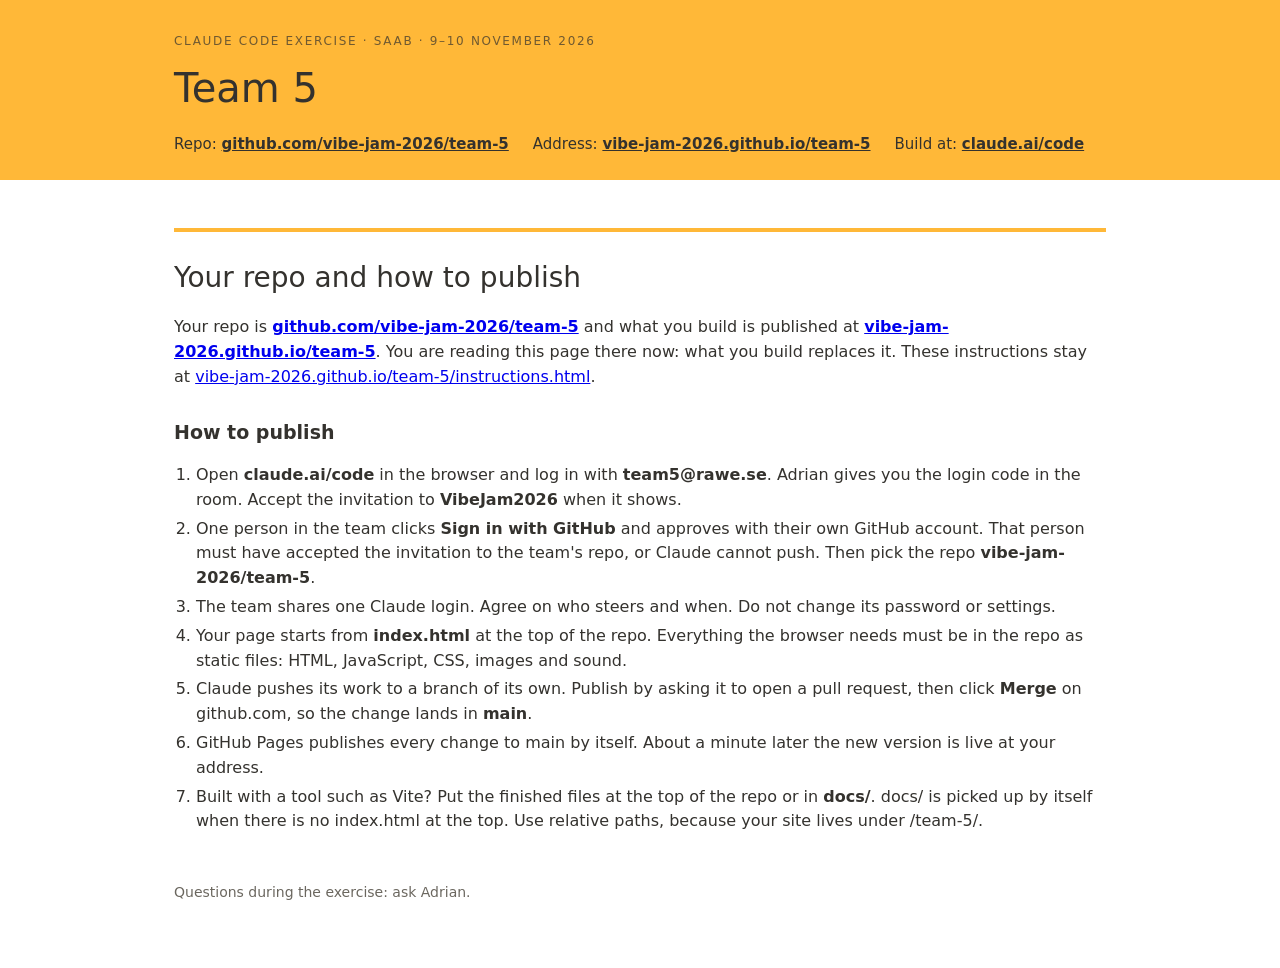
==== index.html @ a8420e38 "Instructions: the VibeJam2026 invite, GitHub sign-in and one shared login; no stale username deadlin" ====
<!doctype html><html lang="en"><head><meta charset="utf-8"><meta name="viewport" content="width=device-width,initial-scale=1">
<title>Team 5 · Claude Code exercise</title><style>
:root { --y: #FFB838; --ink: #34322E; --mut: #6b675f; --line: #e6e2da; }
* { box-sizing: border-box; }
body { margin: 0; font: 16px/1.55 system-ui, -apple-system, "Segoe UI", sans-serif; color: var(--ink); background: #fff; }
header { background: var(--y); padding: 32px 0 24px; }
.wrap { max-width: 980px; margin: 0 auto; padding: 0 24px; }
header .k { font-size: 12px; letter-spacing: .14em; text-transform: uppercase; opacity: .7; }
header h1 { margin: 6px 0 14px; font-size: 40px; font-weight: 500; }
header .where { display: flex; flex-wrap: wrap; gap: 8px 24px; font-size: 15px; }
header a { color: inherit; font-weight: 600; }
main { max-width: 980px; margin: 0 auto; padding: 8px 24px 64px; }
h2.part { font-size: 28px; font-weight: 500; margin: 40px 0 8px; padding-top: 24px; border-top: 4px solid var(--y); }
h2 { font-size: 19px; margin: 28px 0 8px; }
h3 { font-size: 16px; margin: 0 0 6px; }
.task { font-size: 20px; }
.cols { display: grid; grid-template-columns: 1fr 1fr; gap: 0 40px; }
@media (max-width: 760px) { .cols { grid-template-columns: 1fr; } header h1 { font-size: 30px; } }
ul, ol { padding-left: 22px; } li { margin: 4px 0; }
table { border-collapse: collapse; width: 100%; font-size: 15px; }
td, th { text-align: left; padding: 7px 10px 7px 0; border-bottom: 1px solid var(--line); vertical-align: top; }
td:first-child { white-space: nowrap; }
.demo { display: grid; grid-template-columns: repeat(3, 1fr); gap: 12px; }
.demo div { background: #f6f4ef; border-radius: 8px; padding: 14px 16px; }
.demo b { display: block; font-size: 22px; }
.card { background: #f6f4ef; border-radius: 8px; padding: 14px 16px; }
footer { color: var(--mut); font-size: 14px; margin-top: 48px; }</style></head><body>
<header><div class="wrap"><div class="k">Claude Code exercise · Saab · 9–10 November 2026</div><h1>Team 5</h1>
<div class="where"><span>Repo: <a href="https://github.com/vibe-jam-2026/team-5">github.com/vibe-jam-2026/team-5</a></span><span>Address: <a href="https://vibe-jam-2026.github.io/team-5/">vibe-jam-2026.github.io/team-5</a></span><span>Build at: <a href="https://claude.ai/code">claude.ai/code</a></span></div></div></header>
<main>
  <h2 class="part">Your repo and how to publish</h2>
  <p>Your repo is <a href="https://github.com/vibe-jam-2026/team-5"><b>github.com/vibe-jam-2026/team-5</b></a> and what you build is published at <a href="https://vibe-jam-2026.github.io/team-5/"><b>vibe-jam-2026.github.io/team-5</b></a>. You are reading this page there now: what you build replaces it. These instructions stay at <a href="instructions.html">vibe-jam-2026.github.io/team-5/instructions.html</a>.</p>
  
  <h2>How to publish</h2>
  <ol>
    <li>Open <b>claude.ai/code</b> in the browser and log in with <b>team5@rawe.se</b>. Adrian gives you the login code in the room. Accept the invitation to <b>VibeJam2026</b> when it shows.</li>
    <li>One person in the team clicks <b>Sign in with GitHub</b> and approves with their own GitHub account. That person must have accepted the invitation to the team's repo, or Claude cannot push. Then pick the repo <b>vibe-jam-2026/team-5</b>.</li>
    <li>The team shares one Claude login. Agree on who steers and when. Do not change its password or settings.</li>
    <li>Your page starts from <b>index.html</b> at the top of the repo. Everything the browser needs must be in the repo as static files: HTML, JavaScript, CSS, images and sound.</li>
    <li>Claude pushes its work to a branch of its own. Publish by asking it to open a pull request, then click <b>Merge</b> on github.com, so the change lands in <b>main</b>.</li>
    <li>GitHub Pages publishes every change to main by itself. About a minute later the new version is live at your address.</li>
    <li>Built with a tool such as Vite? Put the finished files at the top of the repo or in <b>docs/</b>. docs/ is picked up by itself when there is no index.html at the top. Use relative paths, because your site lives under /team-5/.</li>
  </ol>
  
<footer>Questions during the exercise: ask Adrian.</footer></main></body></html>
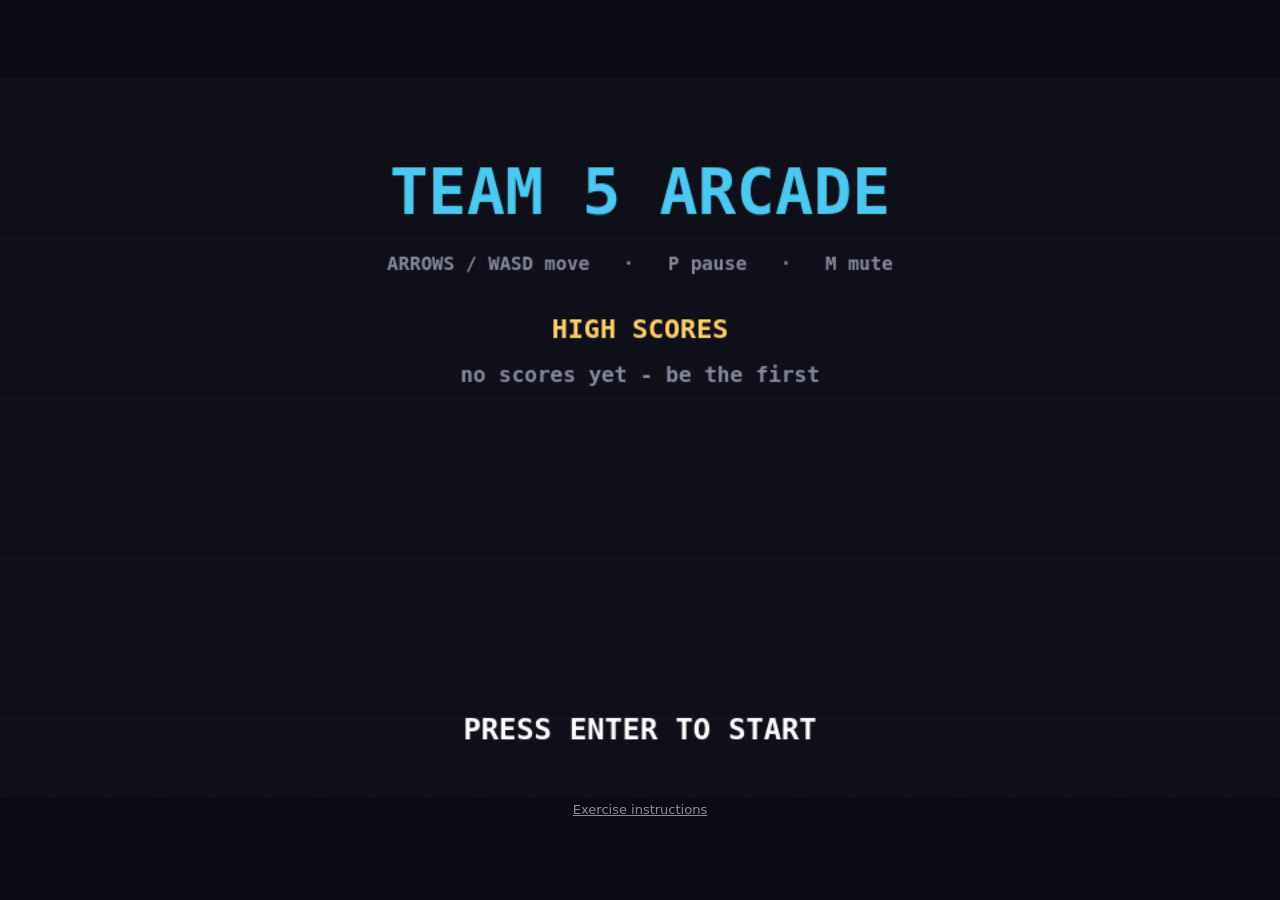
==== commit 15d30618: "Add arcade game skeleton: state machine, scoring, combo, difficulty ramp, local high scores Placehol" ====
--- a/index.html
+++ b/index.html
@@ -1,45 +1,14 @@
-<!doctype html><html lang="en"><head><meta charset="utf-8"><meta name="viewport" content="width=device-width,initial-scale=1">
-<title>Team 5 · Claude Code exercise</title><style>
-:root { --y: #FFB838; --ink: #34322E; --mut: #6b675f; --line: #e6e2da; }
-* { box-sizing: border-box; }
-body { margin: 0; font: 16px/1.55 system-ui, -apple-system, "Segoe UI", sans-serif; color: var(--ink); background: #fff; }
-header { background: var(--y); padding: 32px 0 24px; }
-.wrap { max-width: 980px; margin: 0 auto; padding: 0 24px; }
-header .k { font-size: 12px; letter-spacing: .14em; text-transform: uppercase; opacity: .7; }
-header h1 { margin: 6px 0 14px; font-size: 40px; font-weight: 500; }
-header .where { display: flex; flex-wrap: wrap; gap: 8px 24px; font-size: 15px; }
-header a { color: inherit; font-weight: 600; }
-main { max-width: 980px; margin: 0 auto; padding: 8px 24px 64px; }
-h2.part { font-size: 28px; font-weight: 500; margin: 40px 0 8px; padding-top: 24px; border-top: 4px solid var(--y); }
-h2 { font-size: 19px; margin: 28px 0 8px; }
-h3 { font-size: 16px; margin: 0 0 6px; }
-.task { font-size: 20px; }
-.cols { display: grid; grid-template-columns: 1fr 1fr; gap: 0 40px; }
-@media (max-width: 760px) { .cols { grid-template-columns: 1fr; } header h1 { font-size: 30px; } }
-ul, ol { padding-left: 22px; } li { margin: 4px 0; }
-table { border-collapse: collapse; width: 100%; font-size: 15px; }
-td, th { text-align: left; padding: 7px 10px 7px 0; border-bottom: 1px solid var(--line); vertical-align: top; }
-td:first-child { white-space: nowrap; }
-.demo { display: grid; grid-template-columns: repeat(3, 1fr); gap: 12px; }
-.demo div { background: #f6f4ef; border-radius: 8px; padding: 14px 16px; }
-.demo b { display: block; font-size: 22px; }
-.card { background: #f6f4ef; border-radius: 8px; padding: 14px 16px; }
-footer { color: var(--mut); font-size: 14px; margin-top: 48px; }</style></head><body>
-<header><div class="wrap"><div class="k">Claude Code exercise · Saab · 9–10 November 2026</div><h1>Team 5</h1>
-<div class="where"><span>Repo: <a href="https://github.com/vibe-jam-2026/team-5">github.com/vibe-jam-2026/team-5</a></span><span>Address: <a href="https://vibe-jam-2026.github.io/team-5/">vibe-jam-2026.github.io/team-5</a></span><span>Build at: <a href="https://claude.ai/code">claude.ai/code</a></span></div></div></header>
-<main>
-  <h2 class="part">Your repo and how to publish</h2>
-  <p>Your repo is <a href="https://github.com/vibe-jam-2026/team-5"><b>github.com/vibe-jam-2026/team-5</b></a> and what you build is published at <a href="https://vibe-jam-2026.github.io/team-5/"><b>vibe-jam-2026.github.io/team-5</b></a>. You are reading this page there now: what you build replaces it. These instructions stay at <a href="instructions.html">vibe-jam-2026.github.io/team-5/instructions.html</a>.</p>
-  
-  <h2>How to publish</h2>
-  <ol>
-    <li>Open <b>claude.ai/code</b> in the browser and log in with <b>team5@rawe.se</b>. Adrian gives you the login code in the room. Accept the invitation to <b>VibeJam2026</b> when it shows.</li>
-    <li>One person in the team clicks <b>Sign in with GitHub</b> and approves with their own GitHub account. That person must have accepted the invitation to the team's repo, or Claude cannot push. Then pick the repo <b>vibe-jam-2026/team-5</b>.</li>
-    <li>The team shares one Claude login. Agree on who steers and when. Do not change its password or settings.</li>
-    <li>Your page starts from <b>index.html</b> at the top of the repo. Everything the browser needs must be in the repo as static files: HTML, JavaScript, CSS, images and sound.</li>
-    <li>Claude pushes its work to a branch of its own. Publish by asking it to open a pull request, then click <b>Merge</b> on github.com, so the change lands in <b>main</b>.</li>
-    <li>GitHub Pages publishes every change to main by itself. About a minute later the new version is live at your address.</li>
-    <li>Built with a tool such as Vite? Put the finished files at the top of the repo or in <b>docs/</b>. docs/ is picked up by itself when there is no index.html at the top. Use relative paths, because your site lives under /team-5/.</li>
-  </ol>
-  
-<footer>Questions during the exercise: ask Adrian.</footer></main></body></html>
+<!doctype html>
+<html lang="en">
+<head>
+<meta charset="utf-8">
+<meta name="viewport" content="width=device-width,initial-scale=1">
+<title>Team 5 Arcade</title>
+<link rel="stylesheet" href="style.css">
+</head>
+<body>
+<canvas id="game" width="960" height="540" tabindex="0"></canvas>
+<footer><a href="instructions.html">Exercise instructions</a></footer>
+<script type="module" src="js/main.js"></script>
+</body>
+</html>
--- a/style.css
+++ b/style.css
@@ -0,0 +1,6 @@
+html, body { margin: 0; height: 100%; background: #0b0b14; color: #8a8aa0; font: 13px system-ui, sans-serif; }
+body { display: flex; flex-direction: column; align-items: center; justify-content: center; overflow: hidden; }
+canvas { display: block; background: #12121f; outline: none;
+  max-width: 100vw; max-height: calc(100vh - 28px); aspect-ratio: 16 / 9; width: 100vw; height: auto; }
+footer { height: 24px; line-height: 24px; }
+footer a { color: #8a8aa0; }
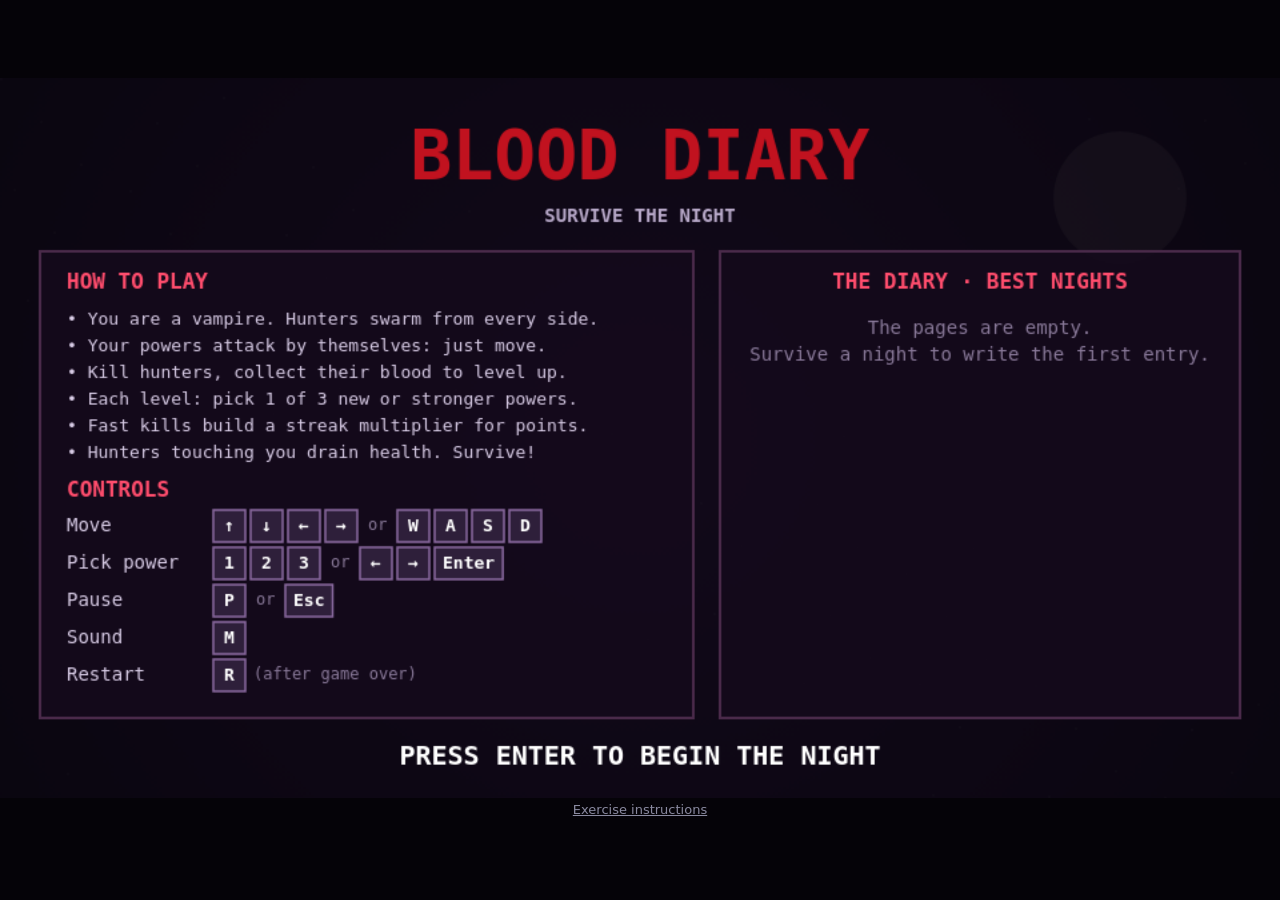
==== commit cfc0d7eb: "Blood Diary: survivors-like gameplay, controls guide on title screen, design doc - design/game.md fi" ====
--- a/index.html
+++ b/index.html
@@ -3,7 +3,7 @@
 <head>
 <meta charset="utf-8">
 <meta name="viewport" content="width=device-width,initial-scale=1">
-<title>Team 5 Arcade</title>
+<title>Blood Diary</title>
 <link rel="stylesheet" href="style.css">
 </head>
 <body>
--- a/style.css
+++ b/style.css
@@ -1,6 +1,6 @@
-html, body { margin: 0; height: 100%; background: #0b0b14; color: #8a8aa0; font: 13px system-ui, sans-serif; }
+html, body { margin: 0; height: 100%; background: #050308; color: #8a8aa0; font: 13px system-ui, sans-serif; }
 body { display: flex; flex-direction: column; align-items: center; justify-content: center; overflow: hidden; }
-canvas { display: block; background: #12121f; outline: none;
+canvas { display: block; background: #0a0610; outline: none;
   max-width: 100vw; max-height: calc(100vh - 28px); aspect-ratio: 16 / 9; width: 100vw; height: auto; }
 footer { height: 24px; line-height: 24px; }
 footer a { color: #8a8aa0; }
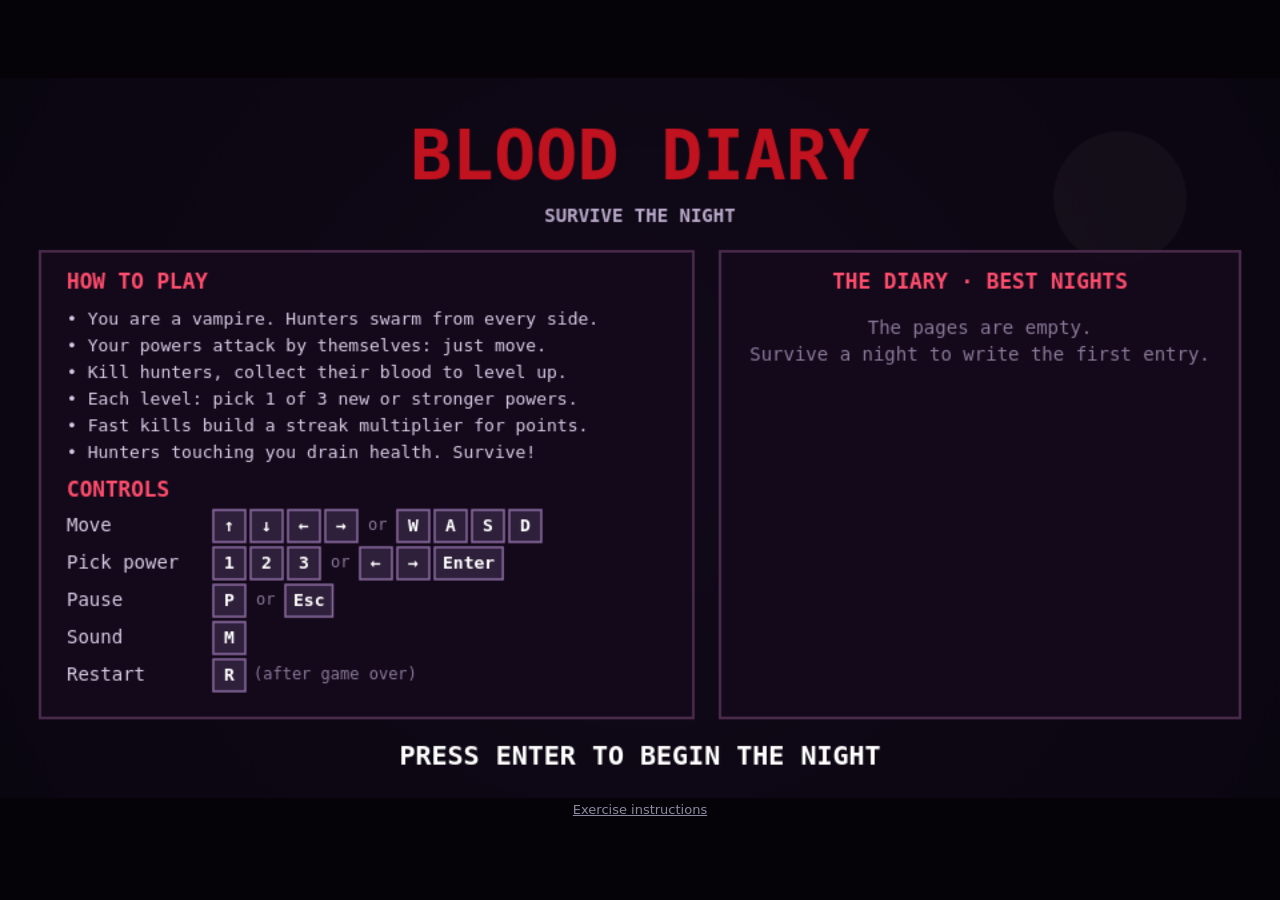
==== commit 1eae5b30: "Add favicon to stop /favicon.ico 404 Co-Authored-By: Claude Opus 5.5 <noreply@anthropic.com> Claude-" ====
--- a/index.html
+++ b/index.html
@@ -4,6 +4,7 @@
 <meta charset="utf-8">
 <meta name="viewport" content="width=device-width,initial-scale=1">
 <title>Blood Diary</title>
+<link rel="icon" href="data:image/svg+xml,<svg xmlns='http://www.w3.org/2000/svg' viewBox='0 0 100 100'><text y='.9em' font-size='90'>🩸</text></svg>">
 <link rel="stylesheet" href="style.css">
 </head>
 <body>
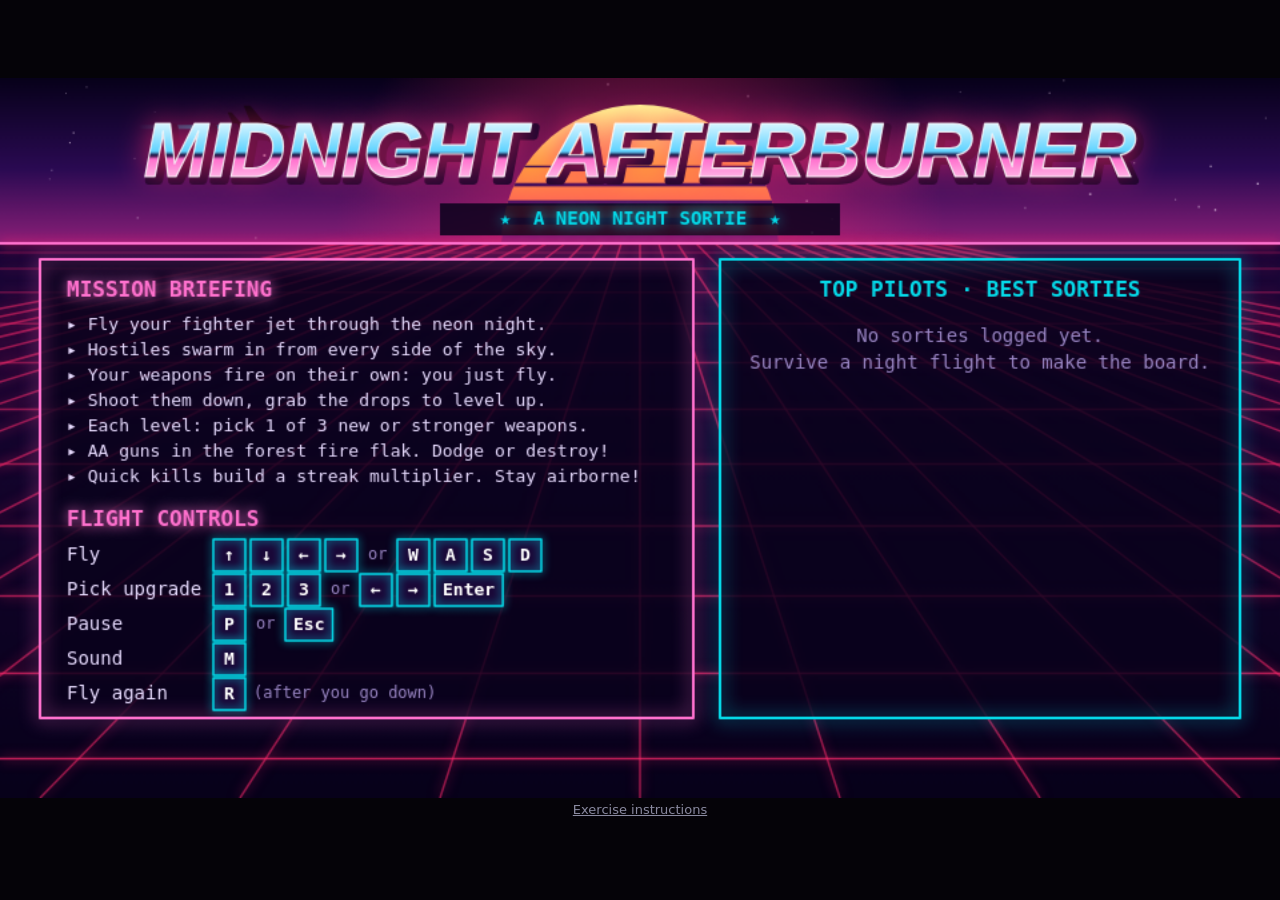
==== commit 243faebb: "Restyle start screen as an 80s neon night sortie New title (Midnight Afterburner) in chrome-and-neon" ====
--- a/index.html
+++ b/index.html
@@ -3,8 +3,8 @@
 <head>
 <meta charset="utf-8">
 <meta name="viewport" content="width=device-width,initial-scale=1">
-<title>Blood Diary</title>
-<link rel="icon" href="data:image/svg+xml,<svg xmlns='http://www.w3.org/2000/svg' viewBox='0 0 100 100'><text y='.9em' font-size='90'>🩸</text></svg>">
+<title>Midnight Afterburner</title>
+<link rel="icon" href="data:image/svg+xml,<svg xmlns='http://www.w3.org/2000/svg' viewBox='0 0 100 100'><text y='.9em' font-size='90'>✈️</text></svg>">
 <link rel="stylesheet" href="style.css">
 </head>
 <body>
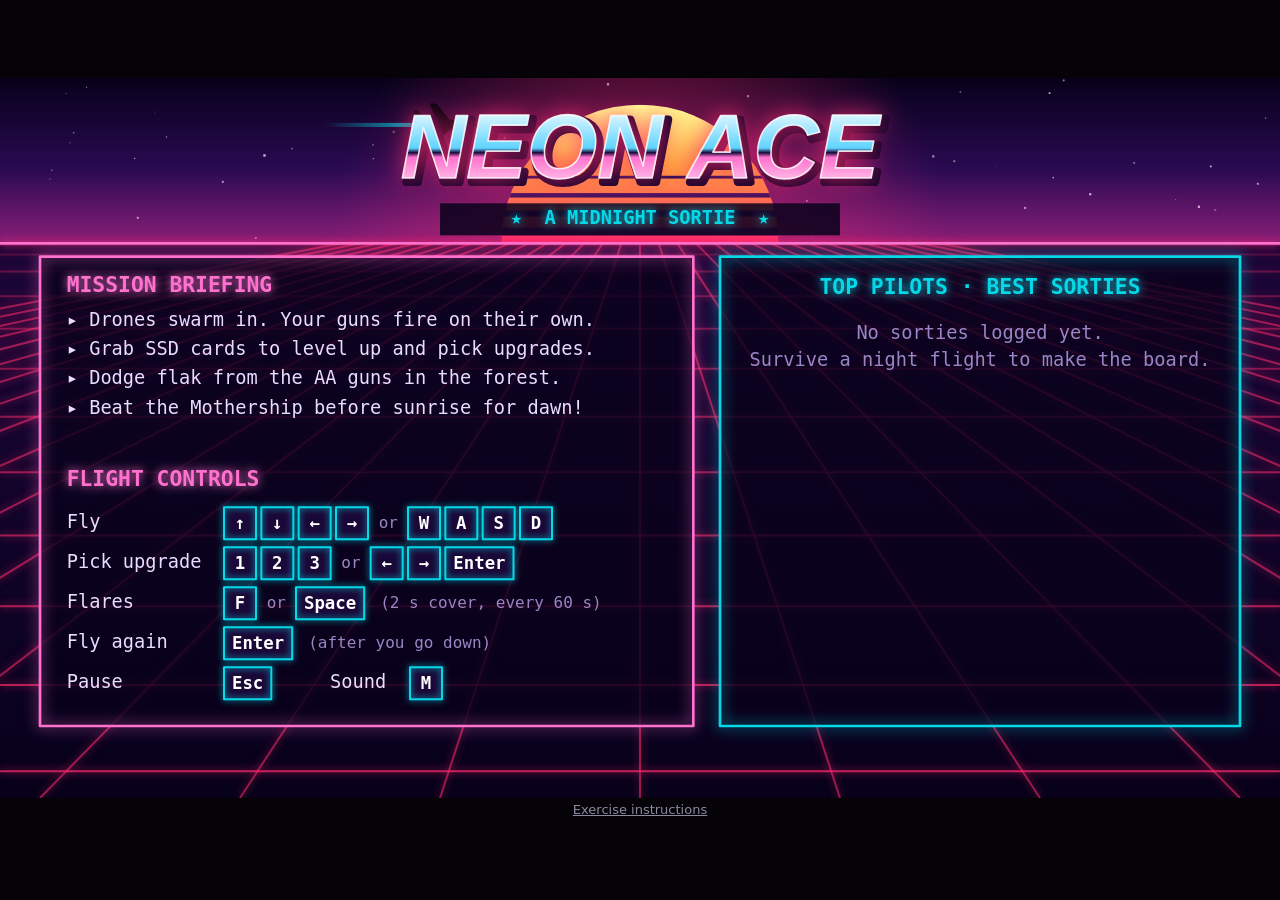
==== commit 6e002f4e: "Rename the game to Neon Ace Shorter, punchier logo on the start screen and in the page title. The su" ====
--- a/index.html
+++ b/index.html
@@ -3,7 +3,7 @@
 <head>
 <meta charset="utf-8">
 <meta name="viewport" content="width=device-width,initial-scale=1">
-<title>Midnight Afterburner</title>
+<title>Neon Ace</title>
 <link rel="icon" href="data:image/svg+xml,<svg xmlns='http://www.w3.org/2000/svg' viewBox='0 0 100 100'><text y='.9em' font-size='90'>✈️</text></svg>">
 <link rel="stylesheet" href="style.css">
 </head>
--- a/style.css
+++ b/style.css
@@ -1,6 +1,6 @@
 html, body { margin: 0; height: 100%; background: #050308; color: #8a8aa0; font: 13px system-ui, sans-serif; }
 body { display: flex; flex-direction: column; align-items: center; justify-content: center; overflow: hidden; }
 canvas { display: block; background: #0a0610; outline: none;
-  max-width: 100vw; max-height: calc(100vh - 28px); aspect-ratio: 16 / 9; width: 100vw; height: auto; }
+  aspect-ratio: 16 / 9; width: min(100vw, calc((100vh - 28px) * 16 / 9)); height: auto; }
 footer { height: 24px; line-height: 24px; }
 footer a { color: #8a8aa0; }
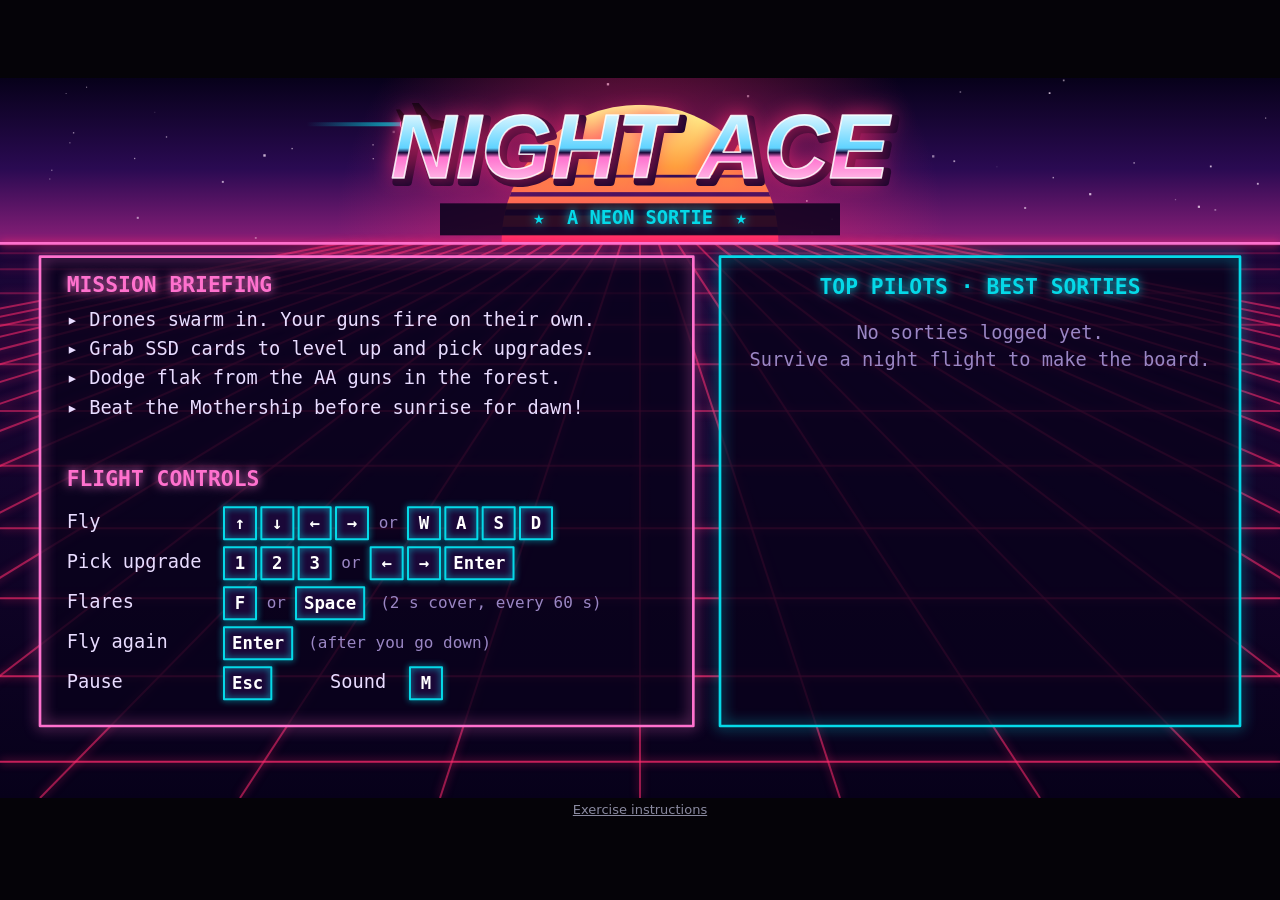
==== commit 73e7531a: "Rename the game to Night Ace, subtitle "a neon sortie" Co-Authored-By: Claude Opus 5.5 <noreply@anth" ====
--- a/index.html
+++ b/index.html
@@ -3,7 +3,7 @@
 <head>
 <meta charset="utf-8">
 <meta name="viewport" content="width=device-width,initial-scale=1">
-<title>Neon Ace</title>
+<title>Night Ace</title>
 <link rel="icon" href="data:image/svg+xml,<svg xmlns='http://www.w3.org/2000/svg' viewBox='0 0 100 100'><text y='.9em' font-size='90'>✈️</text></svg>">
 <link rel="stylesheet" href="style.css">
 </head>
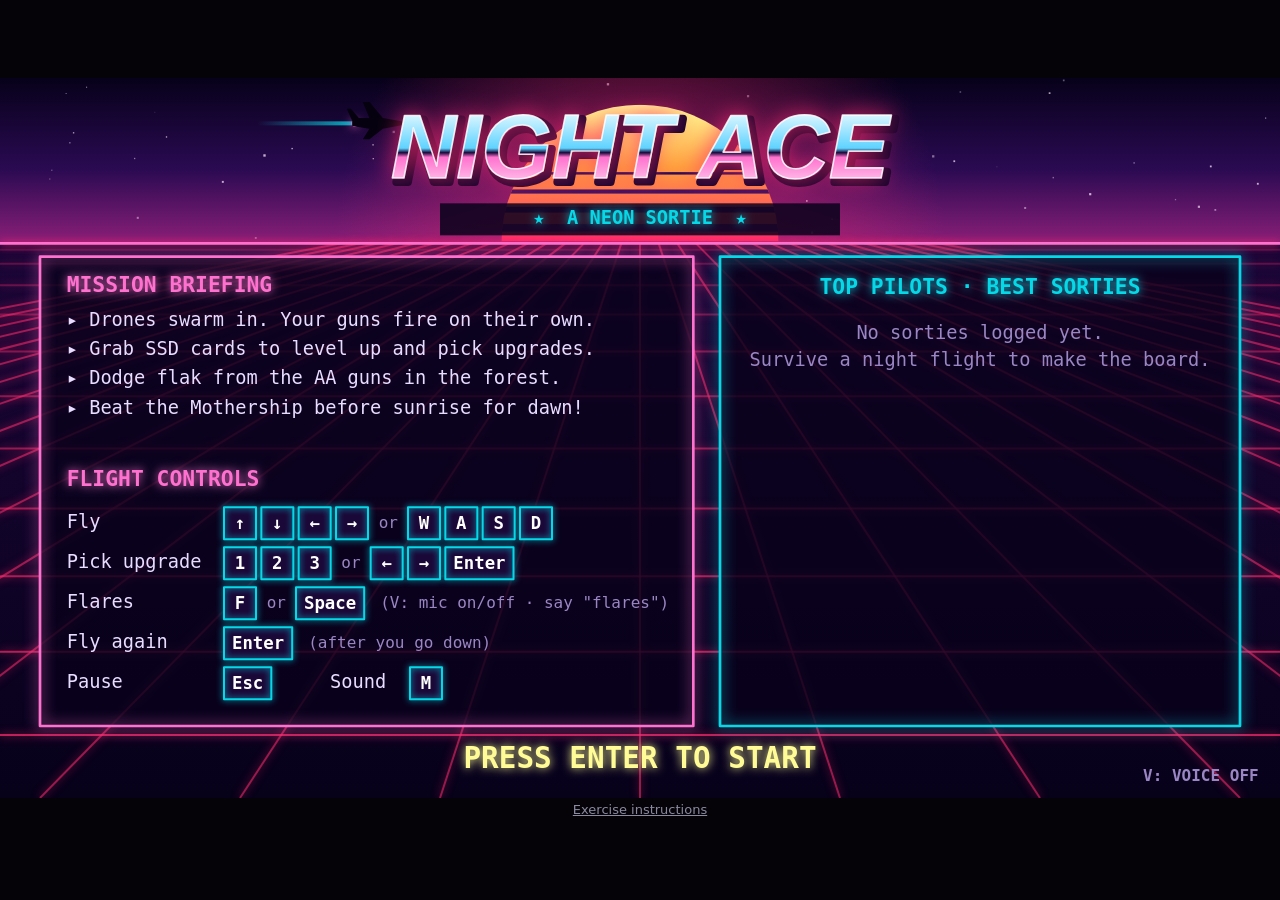
==== commit 68d85a97: "Neon synthwave favicon Co-Authored-By: Claude Opus 5.5 <noreply@anthropic.com> Claude-Session: https" ====
--- a/index.html
+++ b/index.html
@@ -4,7 +4,7 @@
 <meta charset="utf-8">
 <meta name="viewport" content="width=device-width,initial-scale=1">
 <title>Night Ace</title>
-<link rel="icon" href="data:image/svg+xml,<svg xmlns='http://www.w3.org/2000/svg' viewBox='0 0 100 100'><text y='.9em' font-size='90'>✈️</text></svg>">
+<link rel="icon" type="image/svg+xml" href="favicon.svg">
 <link rel="stylesheet" href="style.css">
 </head>
 <body>
